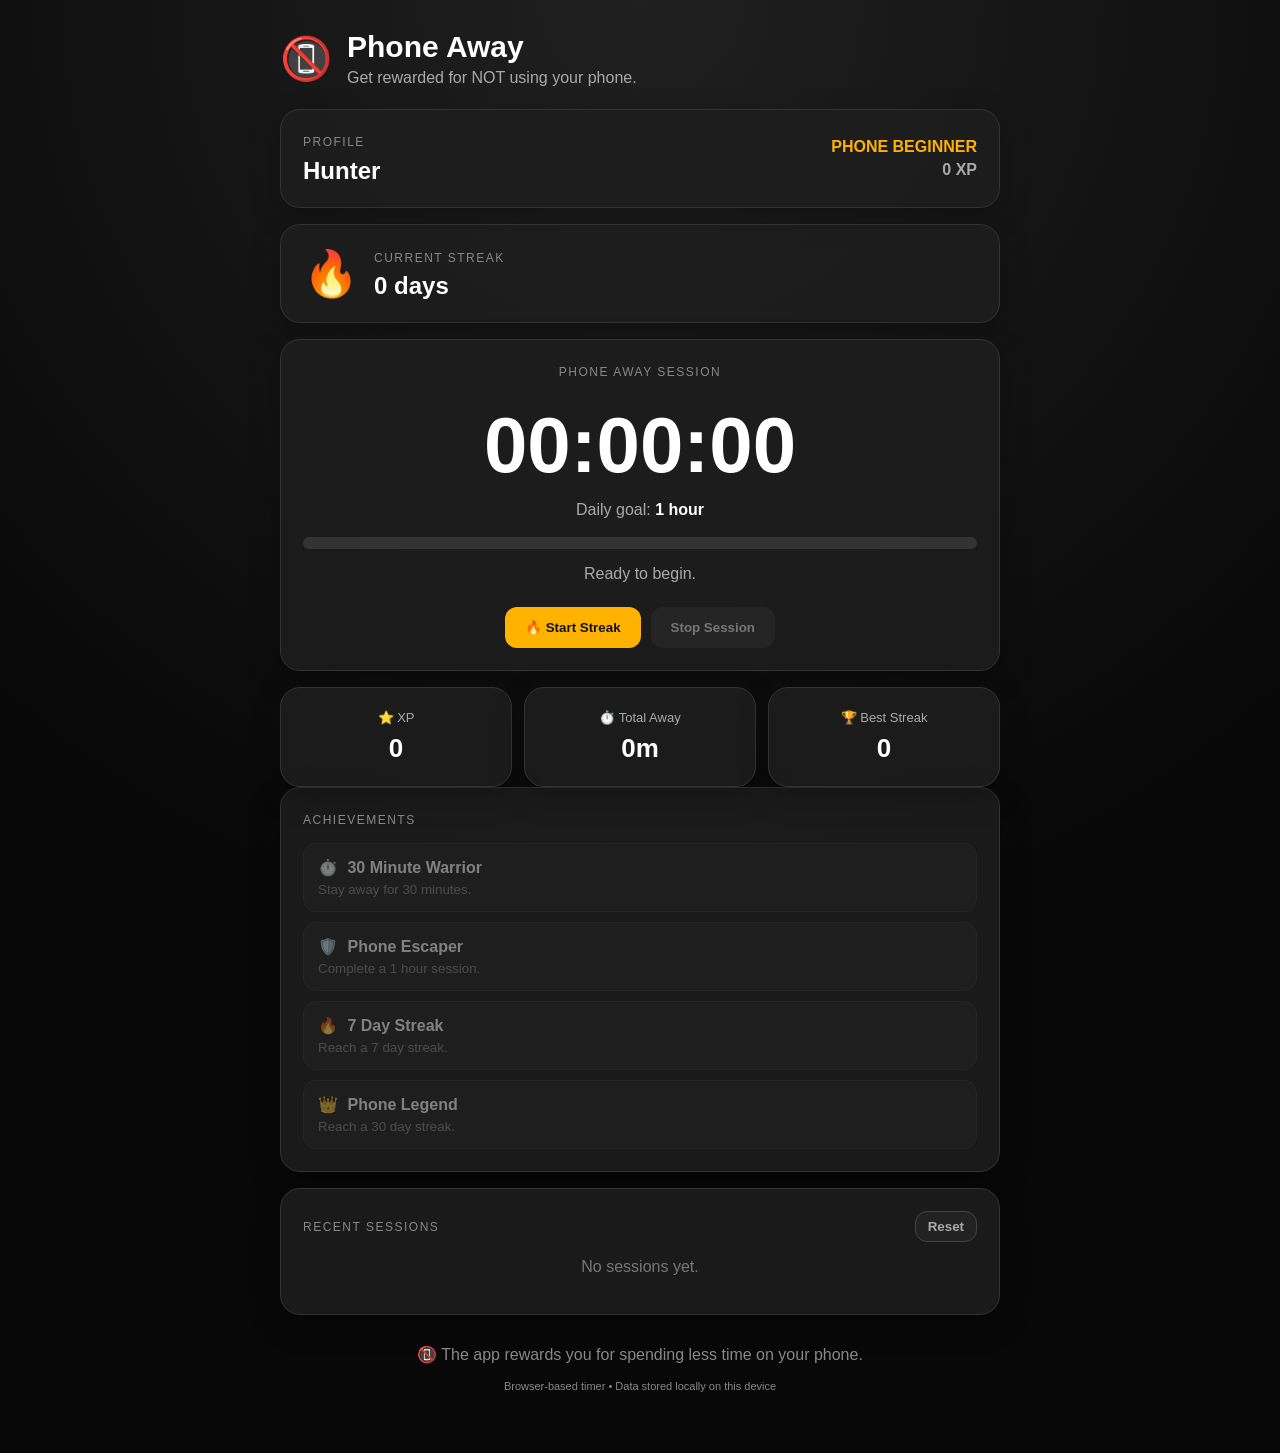
==== dashboard.html @ 986874e7 "Rename index.html to dashboard.html" ====
<!DOCTYPE html>
<html lang="en">
<head>
  <meta charset="UTF-8">
  <meta name="viewport" content="width=device-width, initial-scale=1.0">
  <title>Phone Away 🔥</title>
  <link rel="stylesheet" href="style.css">
</head>

<body>
  <main class="app">

    <header>
      <div class="logo">📵</div>
      <div>
        <h1>Phone Away</h1>
        <p>Get rewarded for NOT using your phone.</p>
      </div>
    </header>

    <section class="profile card">
      <div>
        <span class="muted">PROFILE</span>
        <h2 id="username">Hunter</h2>
      </div>

      <div class="rank">
        <span id="rankName">Phone Beginner</span>
        <strong id="xpText">0 XP</strong>
      </div>
    </section>

    <section class="streak card">
      <div class="streak-icon">🔥</div>
      <div>
        <span class="muted">CURRENT STREAK</span>
        <h2><span id="streak">0</span> days</h2>
      </div>
    </section>

    <section class="timer-card card">
      <span class="muted">PHONE AWAY SESSION</span>

      <div id="timer">00:00:00</div>

      <div class="goal">
        Daily goal: <strong id="goalText">1 hour</strong>
      </div>

      <div class="progress">
        <div id="progressBar"></div>
      </div>

      <p id="status">Ready to begin.</p>

      <div class="buttons">
        <button id="startBtn" onclick="startSession()">🔥 Start Streak</button>
        <button id="stopBtn" onclick="stopSession()" class="secondary" disabled>
          Stop Session
        </button>
      </div>
    </section>

    <section class="stats">
      <div class="stat card">
        <span>⭐ XP</span>
        <strong id="xp">0</strong>
      </div>

      <div class="stat card">
        <span>⏱️ Total Away</span>
        <strong id="totalAway">0m</strong>
      </div>

      <div class="stat card">
        <span>🏆 Best Streak</span>
        <strong id="bestStreak">0</strong>
      </div>
    </section>

    <section class="card achievements">
      <span class="muted">ACHIEVEMENTS</span>

      <div class="achievement-list">
        <div id="a30" class="achievement locked">
          ⏱️ <b>30 Minute Warrior</b>
          <small>Stay away for 30 minutes.</small>
        </div>

        <div id="a60" class="achievement locked">
          🛡️ <b>Phone Escaper</b>
          <small>Complete a 1 hour session.</small>
        </div>

        <div id="a7" class="achievement locked">
          🔥 <b>7 Day Streak</b>
          <small>Reach a 7 day streak.</small>
        </div>

        <div id="a30day" class="achievement locked">
          👑 <b>Phone Legend</b>
          <small>Reach a 30 day streak.</small>
        </div>
      </div>
    </section>

    <section class="card history">
      <div class="section-title">
        <span class="muted">RECENT SESSIONS</span>
        <button class="clear" onclick="resetData()">Reset</button>
      </div>

      <div id="historyList">
        <p class="empty">No sessions yet.</p>
      </div>
    </section>

    <footer>
      <p>📵 The app rewards you for spending less time on your phone.</p>
      <p class="tiny">Browser-based timer • Data stored locally on this device</p>
    </footer>

  </main>

  <div id="celebration" class="celebration hidden">
    <div class="celebration-box">
      <div id="celebrationIcon">🔥</div>
      <h2 id="celebrationTitle">STREAK COMPLETE!</h2>
      <p id="celebrationText"></p>
      <button onclick="closeCelebration()">Continue</button>
    </div>
  </div>

  <script src="script.js"></script>
</body>
</html>
---- style.css ----
* {
  box-sizing: border-box;
}

body {
  margin: 0;
  font-family: Arial, sans-serif;
  background:
    radial-gradient(circle at top, #202020, #080808 60%);
  color: white;
  min-height: 100vh;
}

.app {
  width: min(720px, 94%);
  margin: auto;
  padding: 30px 0 50px;
}

header {
  display: flex;
  align-items: center;
  gap: 15px;
  margin-bottom: 22px;
}

.logo {
  font-size: 42px;
}

h1 {
  margin: 0;
  font-size: 30px;
}

header p {
  margin: 5px 0 0;
  color: #aaa;
}

.card {
  background: rgba(30, 30, 30, 0.85);
  border: 1px solid #333;
  border-radius: 20px;
  padding: 22px;
  margin-bottom: 16px;
  box-shadow: 0 10px 30px rgba(0,0,0,.25);
}

.profile {
  display: flex;
  justify-content: space-between;
  align-items: center;
}

.profile h2 {
  margin: 7px 0 0;
}

.rank {
  text-align: right;
}

.rank span {
  display: block;
  color: #ffb300;
  font-weight: bold;
}

.rank strong {
  display: block;
  margin-top: 5px;
  color: #aaa;
}

.muted {
  color: #888;
  font-size: 12px;
  letter-spacing: 1.5px;
}

.streak {
  display: flex;
  align-items: center;
  gap: 15px;
}

.streak-icon {
  font-size: 45px;
}

.streak h2 {
  margin: 6px 0 0;
}

.timer-card {
  text-align: center;
}

#timer {
  font-size: clamp(45px, 12vw, 78px);
  font-weight: bold;
  margin: 20px 0 10px;
  font-variant-numeric: tabular-nums;
}

.goal {
  color: #aaa;
  margin-bottom: 18px;
}

.goal strong {
  color: white;
}

.progress {
  width: 100%;
  height: 12px;
  background: #333;
  border-radius: 20px;
  overflow: hidden;
}

#progressBar {
  width: 0%;
  height: 100%;
  background: #ffb300;
  transition: width .3s;
}

#status {
  min-height: 22px;
  color: #aaa;
}

.buttons {
  display: flex;
  justify-content: center;
  gap: 10px;
  margin-top: 20px;
}

button {
  border: 0;
  border-radius: 12px;
  padding: 13px 20px;
  font-weight: bold;
  cursor: pointer;
  background: #ffb300;
  color: #111;
}

button:disabled {
  opacity: .4;
  cursor: not-allowed;
}

button.secondary {
  background: #333;
  color: white;
}

.stats {
  display: grid;
  grid-template-columns: repeat(3, 1fr);
  gap: 12px;
}

.stat {
  text-align: center;
  margin-bottom: 0;
}

.stat span {
  color: #aaa;
  display: block;
  font-size: 13px;
}

.stat strong {
  display: block;
  font-size: 26px;
  margin-top: 8px;
}

.achievement-list {
  display: grid;
  gap: 10px;
  margin-top: 15px;
}

.achievement {
  padding: 14px;
  border-radius: 13px;
  background: #252525;
  border: 1px solid #333;
}

.achievement b {
  margin-left: 5px;
}

.achievement small {
  display: block;
  color: #888;
  margin-top: 5px;
}

.achievement.unlocked {
  border-color: #ffb300;
}

.achievement.locked {
  opacity: .45;
}

.section-title {
  display: flex;
  justify-content: space-between;
  align-items: center;
}

.clear {
  padding: 7px 12px;
  background: #222;
  color: #aaa;
  border: 1px solid #444;
}

.session {
  display: flex;
  justify-content: space-between;
  padding: 13px 0;
  border-bottom: 1px solid #292929;
}

.session:last-child {
  border-bottom: 0;
}

.session span {
  color: #aaa;
}

.session strong {
  color: #ffb300;
}

.empty {
  color: #777;
  text-align: center;
}

footer {
  text-align: center;
  color: #888;
  margin-top: 30px;
}

.tiny {
  font-size: 11px;
}

.celebration {
  position: fixed;
  inset: 0;
  background: rgba(0,0,0,.85);
  display: flex;
  align-items: center;
  justify-content: center;
  z-index: 100;
}

.hidden {
  display: none;
}

.celebration-box {
  width: min(420px, 90%);
  text-align: center;
  background: #171717;
  border: 1px solid #444;
  border-radius: 25px;
  padding: 35px;
  animation: pop .35s ease;
}

.celebration-box > div {
  font-size: 60px;
}

.celebration-box h2 {
  margin: 12px 0;
}

@keyframes pop {
  from {
    transform: scale(.7);
    opacity: 0;
  }
  to {
    transform: scale(1);
    opacity: 1;
  }
}

@media (max-width: 550px) {
  .stats {
    grid-template-columns: 1fr;
  }

  .profile {
    align-items: flex-start;
  }

  .buttons {
    flex-direction: column;
  }

  button {
    width: 100%;
  }
}
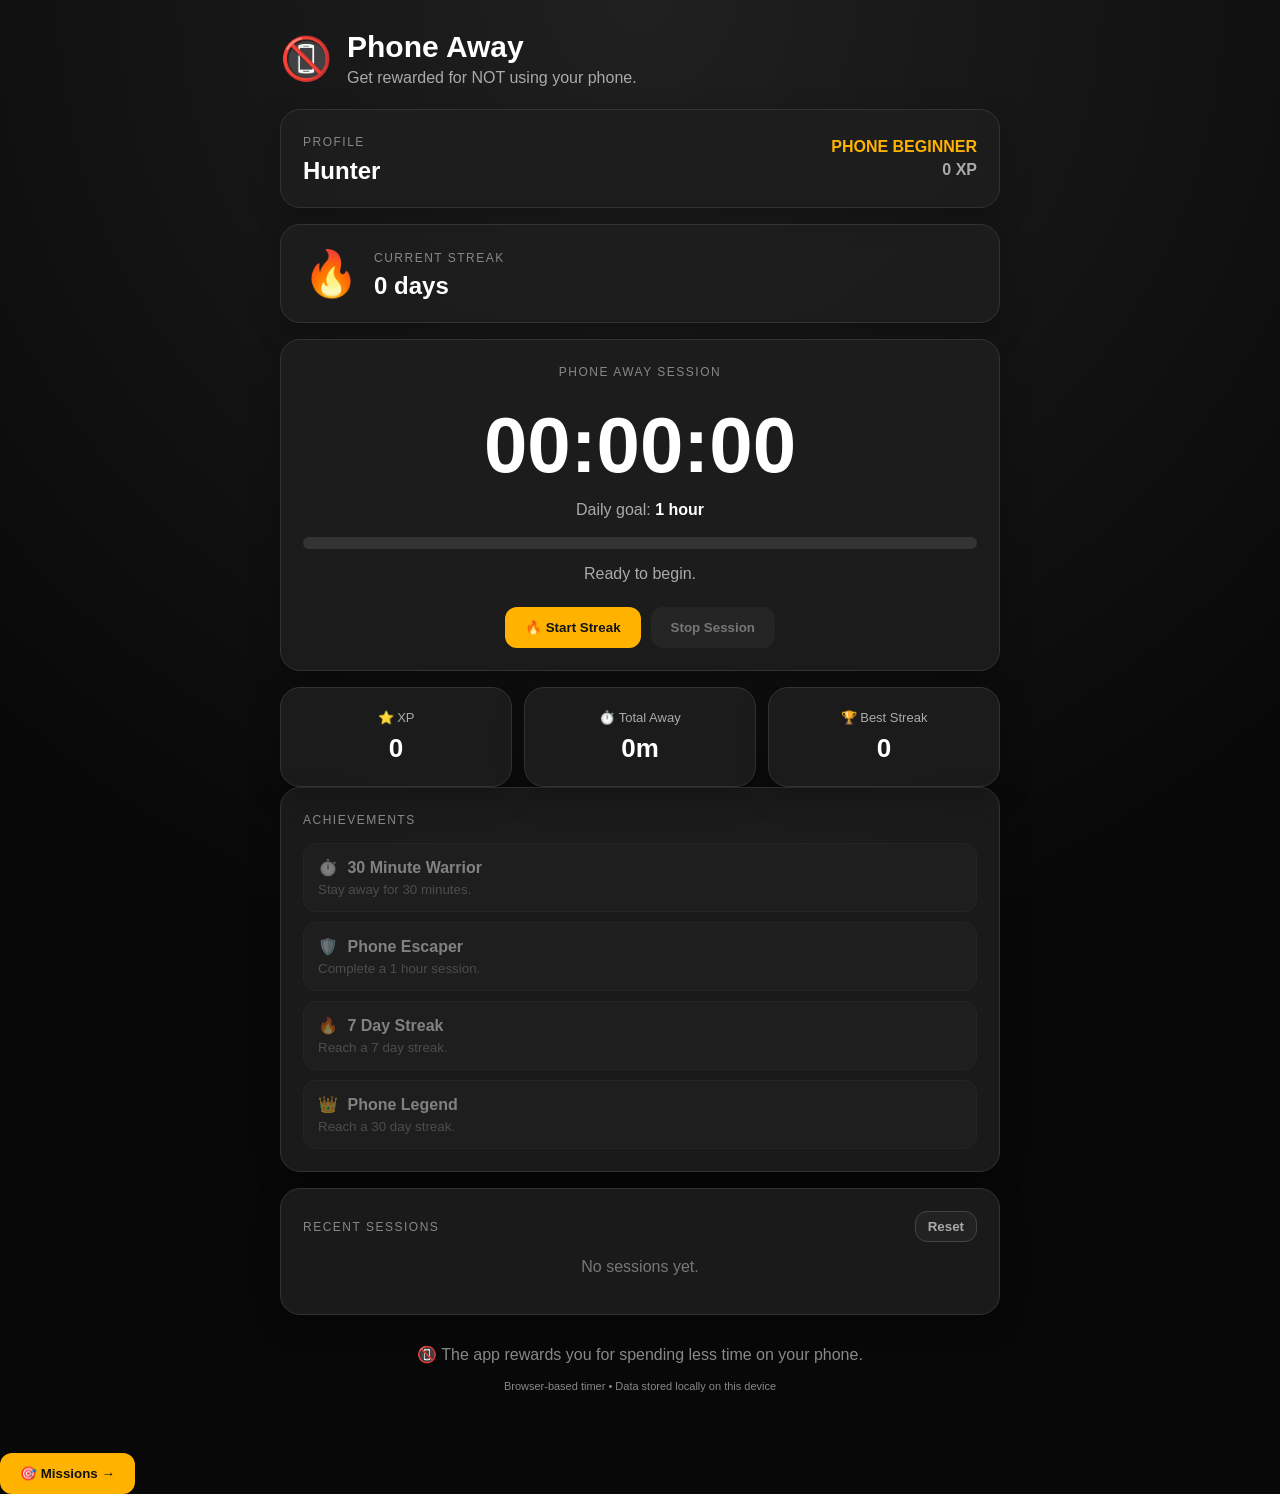
==== commit eeecf12a: "Update dashboard.html" ====
--- a/dashboard.html
+++ b/dashboard.html
@@ -134,3 +134,7 @@
   <script src="script.js"></script>
 </body>
 </html>
+<button class="next-btn"
+onclick="window.location.href='missions.html'">
+🎯 Missions →
+</button>
